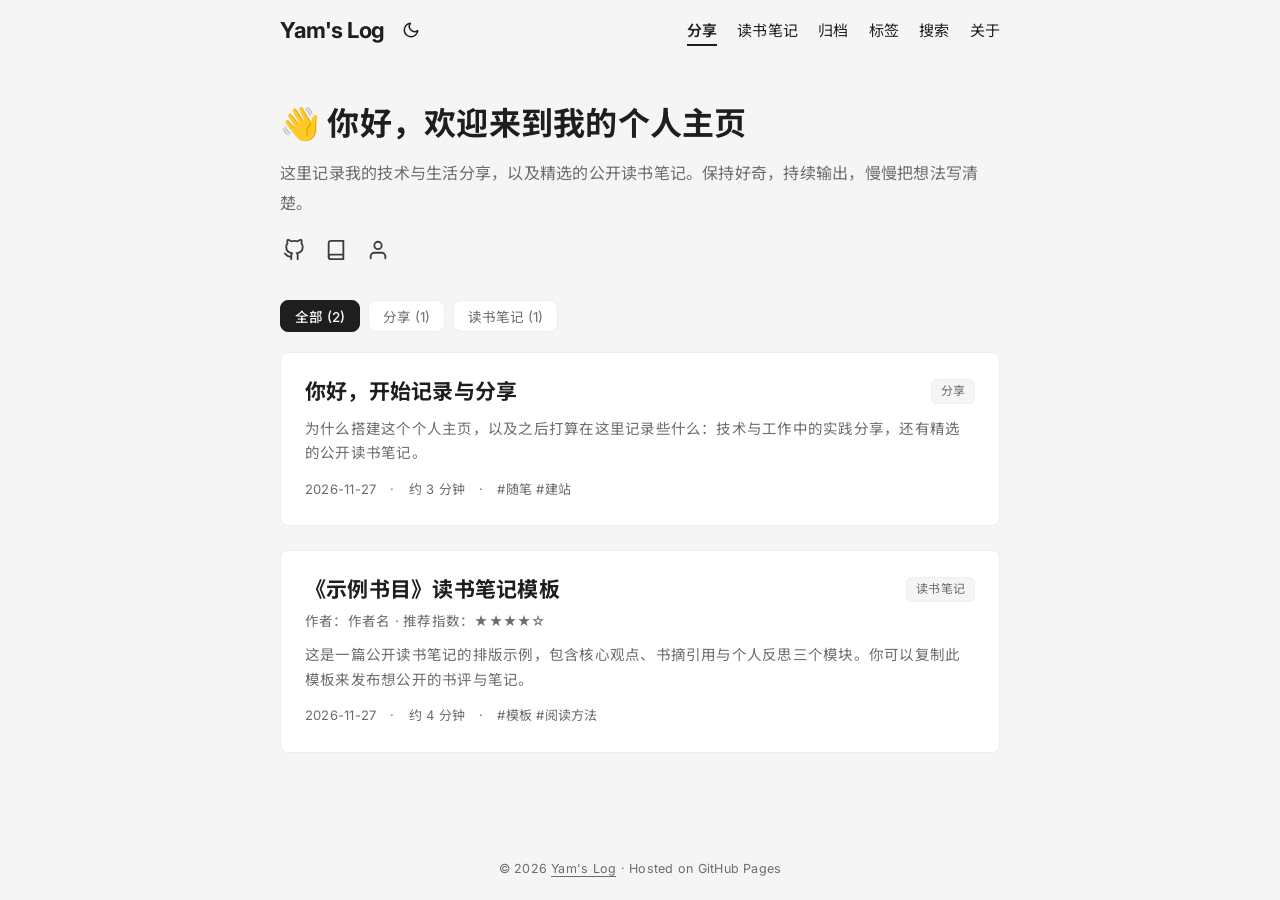
==== index.html @ 6a303d7e "feat: add minimalist personal homepage and reading notes framework" ====
<!DOCTYPE html>
<html lang="zh-CN">
<head>
  <meta charset="utf-8">
  <meta name="viewport" content="width=device-width, initial-scale=1">
  <title>Yam's Log · 个人主页</title>
  <meta name="description" content="个人分享与精选读书笔记">
  <link rel="preconnect" href="https://fonts.googleapis.com">
  <link rel="preconnect" href="https://fonts.gstatic.com" crossorigin>
  <link href="https://fonts.googleapis.com/css2?family=Inter:wght@400;500;600;700&family=Noto+Sans+SC:wght@400;500;700&display=swap" rel="stylesheet">
  <script src="assets/js/theme.js"></script>
  <link rel="stylesheet" href="assets/css/style.css">
</head>
<body class="list" data-page="home">
  <header id="site-header" class="header"></header>
  <main class="main">
    <section id="home-info" class="home-info"></section>
    <div id="home-filter" class="filter-bar" aria-label="内容筛选"></div>
    <div id="post-list"></div>
  </main>
  <footer id="site-footer" class="footer"></footer>
  <script src="data/site.js"></script>
  <script src="assets/js/app.js"></script>
</body>
</html>
---- assets/css/style.css ----
/* ==========================================================================
   PaperMod / Lil'Log inspired minimalist Chinese reading theme
   ========================================================================== */

:root {
  --main-width: 720px;
  --gap: 24px;
  --content-gap: 20px;
  --header-height: 60px;
  --footer-height: 60px;
  --radius: 8px;

  /* Light palette (PaperMod) */
  --theme: #ffffff;
  --list-bg: #f5f5f5;
  --entry: #ffffff;
  --primary: #1e1e1e;
  --content: #1f1f1f;
  --secondary: #6c6c6c;
  --tertiary: #d6d6d6;
  --border: #eeeeee;
  --code-bg: #f5f5f5;
  --hljs-bg: #1c1d21;
  --hljs-text: #d5d5d6;

  --font-sans: "Inter", "Noto Sans SC", -apple-system, BlinkMacSystemFont, "PingFang SC",
    "Hiragino Sans GB", "Microsoft YaHei", "Segoe UI", Roboto, sans-serif;
  --font-mono: ui-monospace, SFMono-Regular, Menlo, Monaco, Consolas, "Liberation Mono", monospace;
}

html.dark {
  --theme: #1d1e20;
  --list-bg: #1d1e20;
  --entry: #2e2e33;
  --primary: #dadadb;
  --content: #c4c4c5;
  --secondary: #9b9c9d;
  --tertiary: #414244;
  --border: #333333;
  --code-bg: #37383e;
  --hljs-bg: #2e2e33;
  --hljs-text: #dadadb;
}

*,
*::before,
*::after {
  box-sizing: border-box;
}

html {
  scroll-behavior: smooth;
  overflow-y: scroll;
  -webkit-text-size-adjust: 100%;
}

body {
  margin: 0;
  font-family: var(--font-sans);
  font-size: 16px;
  line-height: 1.8;
  letter-spacing: 0.015em;
  color: var(--primary);
  background: var(--theme);
  word-break: break-word;
  -webkit-font-smoothing: antialiased;
  -moz-osx-font-smoothing: grayscale;
}

body.list {
  background: var(--list-bg);
}

a {
  color: var(--primary);
  text-decoration: none;
}

h1, h2, h3, h4, h5, h6 {
  margin: 0;
  color: var(--primary);
  line-height: 1.35;
  font-weight: 700;
}

p {
  margin: 0;
}

button {
  font-family: inherit;
  cursor: pointer;
  background: none;
  border: 0;
  color: inherit;
  padding: 0;
}

/* ==========================================================================
   Header & Navigation
   ========================================================================== */

.header {
  width: 100%;
}

.nav {
  max-width: calc(var(--main-width) + var(--gap) * 2);
  margin: 0 auto;
  padding: 0 var(--gap);
  min-height: var(--header-height);
  display: flex;
  flex-wrap: wrap;
  align-items: center;
  justify-content: space-between;
  gap: 12px;
}

.logo-wrap {
  display: inline-flex;
  align-items: center;
  gap: 10px;
}

.logo {
  font-size: 22px;
  font-weight: 700;
  letter-spacing: -0.02em;
  line-height: var(--header-height);
  color: var(--primary);
}

#theme-toggle {
  display: inline-flex;
  align-items: center;
  justify-content: center;
  width: 32px;
  height: 32px;
  border-radius: 6px;
  color: var(--primary);
  transition: background 0.15s ease;
}

#theme-toggle:hover {
  background: var(--border);
}

#theme-toggle svg {
  width: 18px;
  height: 18px;
}

html.dark #moon {
  display: none;
}

html:not(.dark) #sun {
  display: none;
}

#menu {
  list-style: none;
  margin: 0;
  padding: 0;
  display: flex;
  align-items: center;
  flex-wrap: wrap;
  gap: 20px;
}

#menu a {
  font-size: 15px;
  color: var(--primary);
  padding: 4px 0;
  transition: opacity 0.15s ease;
}

#menu a:hover {
  opacity: 0.72;
}

#menu a.active {
  font-weight: 600;
  border-bottom: 2px solid var(--primary);
}

/* ==========================================================================
   Main Container
   ========================================================================== */

.main {
  position: relative;
  min-height: calc(100vh - var(--header-height) - var(--footer-height));
  max-width: calc(var(--main-width) + var(--gap) * 2);
  margin: 0 auto;
  padding: var(--gap);
}

/* ==========================================================================
   Home Welcome / Page Header
   ========================================================================== */

.home-info {
  margin: 18px 0 36px;
}

.home-info h1 {
  font-size: 32px;
  line-height: 1.35;
  margin-bottom: 14px;
}

.home-info .home-bio {
  font-size: 16px;
  line-height: 1.85;
  color: var(--secondary);
}

.social-icons {
  display: flex;
  align-items: center;
  gap: 14px;
  margin-top: 18px;
}

.social-icons a {
  display: inline-flex;
  align-items: center;
  justify-content: center;
  width: 28px;
  height: 28px;
  color: var(--primary);
  opacity: 0.85;
  transition: opacity 0.15s ease, transform 0.15s ease;
}

.social-icons a:hover {
  opacity: 1;
  transform: translateY(-1px);
}

.social-icons svg {
  width: 22px;
  height: 22px;
}

.page-header {
  margin: 8px 0 28px;
}

.page-header h1 {
  font-size: 32px;
  margin-bottom: 8px;
}

.page-header p {
  font-size: 15px;
  color: var(--secondary);
  line-height: 1.75;
}

/* ==========================================================================
   Filter Pills (Minimalist Monochrome)
   ========================================================================== */

.filter-bar {
  display: flex;
  flex-wrap: wrap;
  align-items: center;
  gap: 8px;
  margin-bottom: 20px;
}

.filter-pill {
  font-size: 13.5px;
  padding: 5px 14px;
  border-radius: var(--radius);
  background: var(--entry);
  border: 1px solid var(--border);
  color: var(--secondary);
  transition: background 0.15s ease, color 0.15s ease, border-color 0.15s ease;
}

.filter-pill:hover {
  color: var(--primary);
  border-color: var(--tertiary);
}

.filter-pill.active {
  background: var(--primary);
  color: var(--theme);
  border-color: var(--primary);
  font-weight: 500;
}

/* ==========================================================================
   Post / Book Entry Cards (PaperMod style)
   ========================================================================== */

.post-entry {
  position: relative;
  margin-bottom: var(--gap);
  padding: var(--gap);
  background: var(--entry);
  border-radius: var(--radius);
  border: 1px solid var(--border);
  transition: transform 0.1s ease, border-color 0.15s ease;
}

.post-entry:hover {
  border-color: var(--tertiary);
}

.post-entry:active {
  transform: scale(0.985);
}

.entry-header {
  display: flex;
  align-items: flex-start;
  justify-content: space-between;
  gap: 12px;
}

.entry-header h2 {
  font-size: 21px;
  line-height: 1.4;
  font-weight: 700;
}

.entry-badge {
  flex-shrink: 0;
  font-size: 12px;
  line-height: 1.4;
  padding: 3px 9px;
  border-radius: 6px;
  background: var(--code-bg);
  border: 1px solid var(--border);
  color: var(--secondary);
  margin-top: 2px;
}

.entry-book-author {
  margin-top: 4px;
  font-size: 13.5px;
  color: var(--secondary);
}

.entry-content {
  margin: 10px 0 12px;
  color: var(--secondary);
  font-size: 14.5px;
  line-height: 1.7;
  overflow: hidden;
  display: -webkit-box;
  -webkit-box-orient: vertical;
  -webkit-line-clamp: 2;
}

.entry-footer {
  display: flex;
  flex-wrap: wrap;
  align-items: center;
  gap: 6px 14px;
  color: var(--secondary);
  font-size: 13px;
}

.entry-link {
  position: absolute;
  inset: 0;
  border-radius: var(--radius);
}

.entry-link:focus-visible {
  outline: 2px solid var(--primary);
  outline-offset: 2px;
}

.empty-state {
  padding: 36px 24px;
  text-align: center;
  background: var(--entry);
  border: 1px solid var(--border);
  border-radius: var(--radius);
  color: var(--secondary);
  font-size: 15px;
}

/* ==========================================================================
   Archives
   ========================================================================== */

.archive-year {
  margin-top: 28px;
}

.archive-year:first-child {
  margin-top: 0;
}

.archive-year-header {
  font-size: 24px;
  padding-bottom: 8px;
  border-bottom: 1px solid var(--border);
  margin-bottom: 14px;
  display: flex;
  align-items: baseline;
  gap: 8px;
}

.archive-count {
  font-size: 13px;
  font-weight: 500;
  color: var(--secondary);
}

.archive-entry {
  position: relative;
  display: flex;
  align-items: baseline;
  justify-content: space-between;
  gap: 16px;
  padding: 12px 16px;
  margin-bottom: 10px;
  background: var(--entry);
  border: 1px solid var(--border);
  border-radius: var(--radius);
  transition: border-color 0.15s ease;
}

.archive-entry:hover {
  border-color: var(--tertiary);
}

.archive-entry-title {
  font-size: 16px;
  font-weight: 600;
  color: var(--primary);
}

.archive-entry-meta {
  flex-shrink: 0;
  font-size: 13px;
  color: var(--secondary);
}

/* ==========================================================================
   Tags
   ========================================================================== */

.terms-tags {
  display: flex;
  flex-wrap: wrap;
  gap: 10px;
  margin-bottom: 28px;
}

.terms-tags a,
.terms-tags button {
  display: inline-flex;
  align-items: center;
  gap: 6px;
  padding: 6px 14px;
  border-radius: var(--radius);
  background: var(--entry);
  border: 1px solid var(--border);
  font-size: 14px;
  color: var(--primary);
  transition: border-color 0.15s ease, background 0.15s ease;
}

.terms-tags button:hover,
.terms-tags button.active {
  background: var(--primary);
  color: var(--theme);
  border-color: var(--primary);
}

.terms-tags sup {
  font-size: 12px;
  opacity: 0.72;
}

/* ==========================================================================
   Search
   ========================================================================== */

.search-box {
  margin-bottom: 24px;
}

.search-input {
  width: 100%;
  padding: 12px 16px;
  font-family: inherit;
  font-size: 16px;
  color: var(--primary);
  background: var(--entry);
  border: 1px solid var(--tertiary);
  border-radius: var(--radius);
  outline: none;
  transition: border-color 0.15s ease;
}

.search-input:focus {
  border-color: var(--primary);
}

.search-input::placeholder {
  color: var(--secondary);
}

/* ==========================================================================
   Article / Post Reading View
   ========================================================================== */

.post-single {
  padding-bottom: 24px;
}

.post-header {
  margin: 16px auto 24px;
}

.post-breadcrumbs {
  font-size: 13.5px;
  color: var(--secondary);
  margin-bottom: 12px;
}

.post-breadcrumbs a {
  color: var(--secondary);
}

.post-breadcrumbs a:hover {
  color: var(--primary);
}

.post-title {
  font-size: 34px;
  line-height: 1.3;
  margin-bottom: 12px;
}

.post-meta {
  display: flex;
  flex-wrap: wrap;
  align-items: center;
  gap: 6px 14px;
  font-size: 14px;
  color: var(--secondary);
}

.book-meta-card {
  margin: 18px 0 24px;
  padding: 14px 18px;
  background: var(--code-bg);
  border: 1px solid var(--border);
  border-radius: var(--radius);
  font-size: 14px;
  color: var(--secondary);
  display: flex;
  flex-wrap: wrap;
  gap: 8px 20px;
}

.book-meta-card strong {
  color: var(--primary);
  font-weight: 600;
}

/* Collapsible TOC (PaperMod style) */
.toc {
  margin: 0 0 32px;
  padding: 10px 16px;
  border: 1px solid var(--border);
  border-radius: var(--radius);
  background: var(--code-bg);
  font-size: 14.5px;
}

html.dark .toc {
  background: var(--entry);
}

.toc summary {
  cursor: pointer;
  font-weight: 600;
  color: var(--primary);
  user-select: none;
  list-style: none;
  display: flex;
  align-items: center;
  gap: 8px;
}

.toc summary::-webkit-details-marker {
  display: none;
}

.toc summary::before {
  content: "▸";
  font-size: 12px;
  transition: transform 0.15s ease;
}

.toc[open] summary::before {
  transform: rotate(90deg);
}

.toc .toc-inner {
  margin: 10px 0 4px;
  padding-left: 16px;
}

.toc ul {
  margin: 0;
  padding: 0;
  list-style: none;
}

.toc li {
  margin: 5px 0;
  line-height: 1.55;
}

.toc li.toc-h3 {
  padding-left: 16px;
  font-size: 13.5px;
}

.toc a {
  color: var(--secondary);
}

.toc a:hover {
  color: var(--primary);
  text-decoration: underline;
  text-underline-offset: 3px;
}

/* Article Markdown Content */
.post-content {
  color: var(--content);
  font-size: 16px;
  line-height: 1.85;
  counter-reset: fig;
}

.post-content > *:first-child {
  margin-top: 0;
}

.post-content h1 {
  font-size: 26px;
  margin: 34px 0 16px;
}

.post-content h2 {
  font-size: 22px;
  margin: 32px 0 14px;
  padding-bottom: 6px;
  border-bottom: 1px solid var(--border);
}

.post-content h3 {
  font-size: 18px;
  margin: 26px 0 12px;
}

.post-content h4 {
  font-size: 16px;
  margin: 22px 0 10px;
}

.post-content p {
  margin-bottom: var(--content-gap);
}

.post-content a {
  color: var(--primary);
  box-shadow: 0 1px 0 var(--secondary);
  transition: opacity 0.15s ease;
}

.post-content a:hover {
  opacity: 0.7;
}

.post-content strong {
  color: var(--primary);
  font-weight: 700;
}

.post-content ul,
.post-content ol {
  margin: 0 0 var(--content-gap);
  padding-left: 1.6em;
}

.post-content li {
  margin-bottom: 6px;
}

.post-content li > p {
  margin-bottom: 6px;
}

.post-content blockquote {
  margin: 22px 0;
  padding: 4px 16px;
  border-left: 3px solid var(--primary);
  color: var(--secondary);
}

.post-content blockquote p:last-child {
  margin-bottom: 0;
}

.post-content hr {
  margin: 32px 0;
  height: 1px;
  border: 0;
  background: var(--border);
}

.post-content code {
  font-family: var(--font-mono);
  font-size: 0.84em;
  padding: 2px 6px;
  margin: 0 2px;
  background: var(--code-bg);
  border-radius: 4px;
}

.post-content pre {
  position: relative;
  margin: 18px 0 22px;
  padding: 16px 18px;
  background: var(--hljs-bg);
  color: var(--hljs-text);
  border-radius: var(--radius);
  overflow-x: auto;
  line-height: 1.6;
}

.post-content pre code {
  background: transparent;
  padding: 0;
  margin: 0;
  font-size: 13.5px;
  color: inherit;
}

.copy-code-btn {
  position: absolute;
  top: 10px;
  right: 10px;
  padding: 3px 9px;
  font-size: 12px;
  color: #c4c4c5;
  background: rgba(255, 255, 255, 0.1);
  border-radius: 4px;
  opacity: 0;
  transition: opacity 0.15s ease, background 0.15s ease;
}

.post-content pre:hover .copy-code-btn,
.copy-code-btn:focus-visible {
  opacity: 1;
}

.copy-code-btn:hover {
  background: rgba(255, 255, 255, 0.2);
}

.post-content table {
  width: 100%;
  border-collapse: collapse;
  margin: 20px 0 26px;
  font-size: 14.5px;
  display: block;
  overflow-x: auto;
}

.post-content th,
.post-content td {
  padding: 10px 12px;
  border-bottom: 1px solid var(--border);
  text-align: left;
}

.post-content th {
  font-weight: 600;
  color: var(--primary);
  border-bottom-width: 2px;
}

.post-content figure {
  margin: 24px 0 30px;
  text-align: center;
}

.post-content img {
  max-width: 100%;
  height: auto;
  border-radius: 6px;
  display: block;
  margin: 0 auto;
}

.post-content figcaption {
  margin-top: 10px;
  font-size: 13.5px;
  line-height: 1.5;
  color: var(--secondary);
}

.post-content figcaption::before {
  counter-increment: fig;
  content: "图 " counter(fig) "：";
  font-weight: 600;
}

/* Post Footer */
.post-footer {
  margin-top: 48px;
}

.post-tags {
  display: flex;
  flex-wrap: wrap;
  gap: 8px;
  margin-bottom: 24px;
}

.post-tags a {
  display: inline-block;
  padding: 4px 12px;
  font-size: 13.5px;
  border-radius: var(--radius);
  background: var(--code-bg);
  border: 1px solid var(--border);
  color: var(--secondary);
  transition: color 0.15s ease, border-color 0.15s ease;
}

.post-tags a:hover {
  color: var(--primary);
  border-color: var(--tertiary);
}

.paginav {
  display: flex;
  justify-content: space-between;
  gap: 14px;
  border: 1px solid var(--border);
  border-radius: var(--radius);
  background: var(--code-bg);
  padding: 12px 16px;
}

html.dark .paginav {
  background: var(--entry);
}

.paginav a {
  display: flex;
  flex-direction: column;
  max-width: 48%;
  font-size: 14px;
}

.paginav a.next {
  margin-left: auto;
  text-align: right;
}

.paginav .nav-label {
  font-size: 12px;
  color: var(--secondary);
  margin-bottom: 2px;
}

.paginav .nav-title {
  font-weight: 600;
  color: var(--primary);
}

/* ==========================================================================
   Footer
   ========================================================================== */

.footer {
  max-width: calc(var(--main-width) + var(--gap) * 2);
  margin: 0 auto;
  padding: 18px var(--gap);
  min-height: var(--footer-height);
  text-align: center;
  font-size: 12.5px;
  line-height: 1.8;
  color: var(--secondary);
}

.footer a {
  color: var(--secondary);
  border-bottom: 1px solid var(--secondary);
}

.footer a:hover {
  color: var(--primary);
  border-bottom-color: var(--primary);
}

/* ==========================================================================
   Responsive
   ========================================================================== */

@media (max-width: 640px) {
  :root {
    --gap: 16px;
  }

  .nav {
    padding: 10px var(--gap);
  }

  .logo {
    line-height: 1.4;
    font-size: 20px;
  }

  #menu {
    gap: 14px;
  }

  #menu a {
    font-size: 14px;
  }

  .home-info h1,
  .page-header h1 {
    font-size: 26px;
  }

  .post-title {
    font-size: 26px;
  }

  .entry-header h2 {
    font-size: 19px;
  }

  .archive-entry {
    flex-direction: column;
    gap: 4px;
  }

  .paginav {
    flex-direction: column;
  }

  .paginav a {
    max-width: 100%;
  }

  .paginav a.next {
    text-align: left;
    margin-left: 0;
  }
}
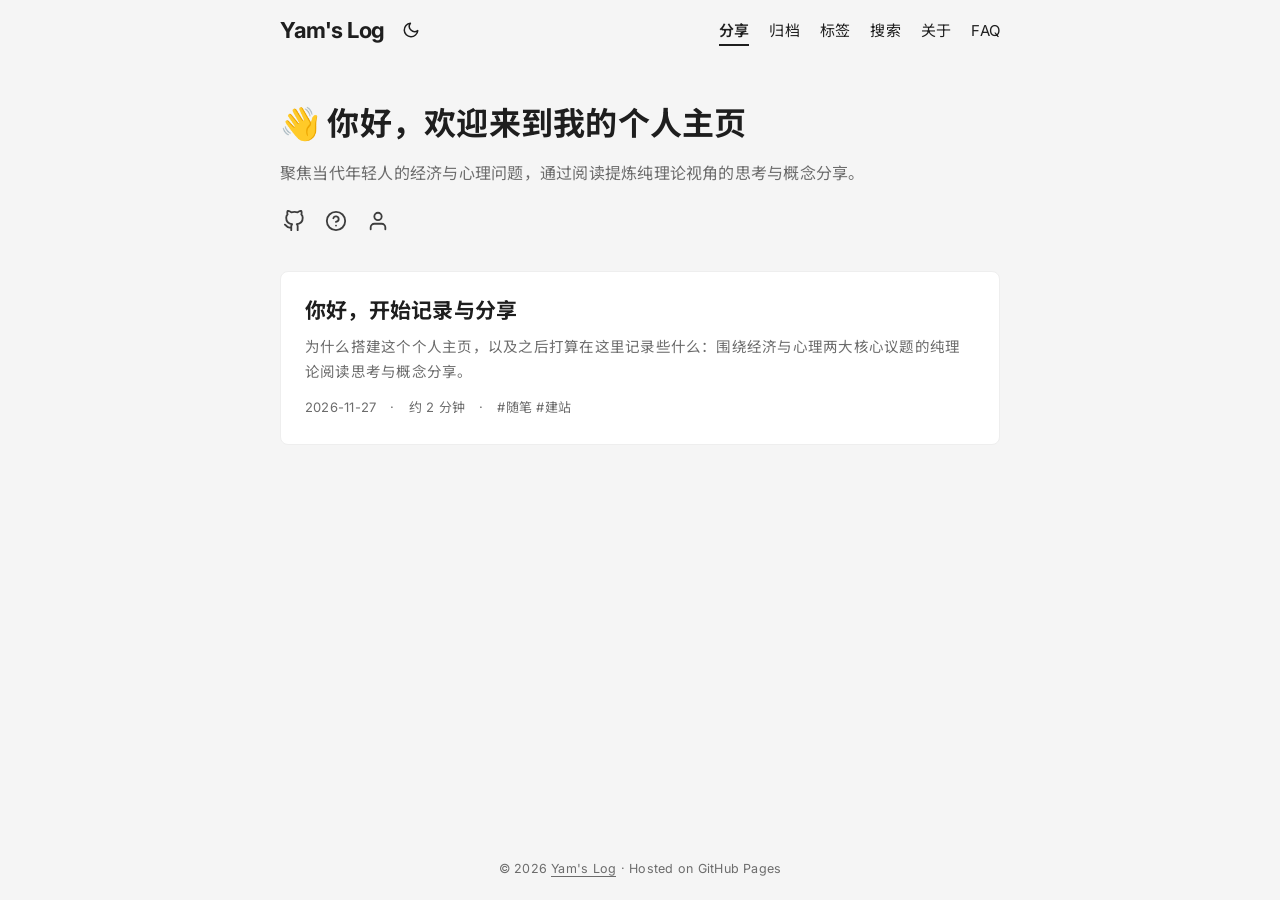
==== commit 7d60b283: "refactor: focus site on pure theory sharing and keep reading notes local" ====
--- a/index.html
+++ b/index.html
@@ -4,7 +4,7 @@
   <meta charset="utf-8">
   <meta name="viewport" content="width=device-width, initial-scale=1">
   <title>Yam's Log · 个人主页</title>
-  <meta name="description" content="个人分享与精选读书笔记">
+  <meta name="description" content="聚焦经济与心理问题的纯理论阅读思考与分享">
   <link rel="preconnect" href="https://fonts.googleapis.com">
   <link rel="preconnect" href="https://fonts.gstatic.com" crossorigin>
   <link href="https://fonts.googleapis.com/css2?family=Inter:wght@400;500;600;700&family=Noto+Sans+SC:wght@400;500;700&display=swap" rel="stylesheet">
@@ -15,7 +15,6 @@
   <header id="site-header" class="header"></header>
   <main class="main">
     <section id="home-info" class="home-info"></section>
-    <div id="home-filter" class="filter-bar" aria-label="内容筛选"></div>
     <div id="post-list"></div>
   </main>
   <footer id="site-footer" class="footer"></footer>
